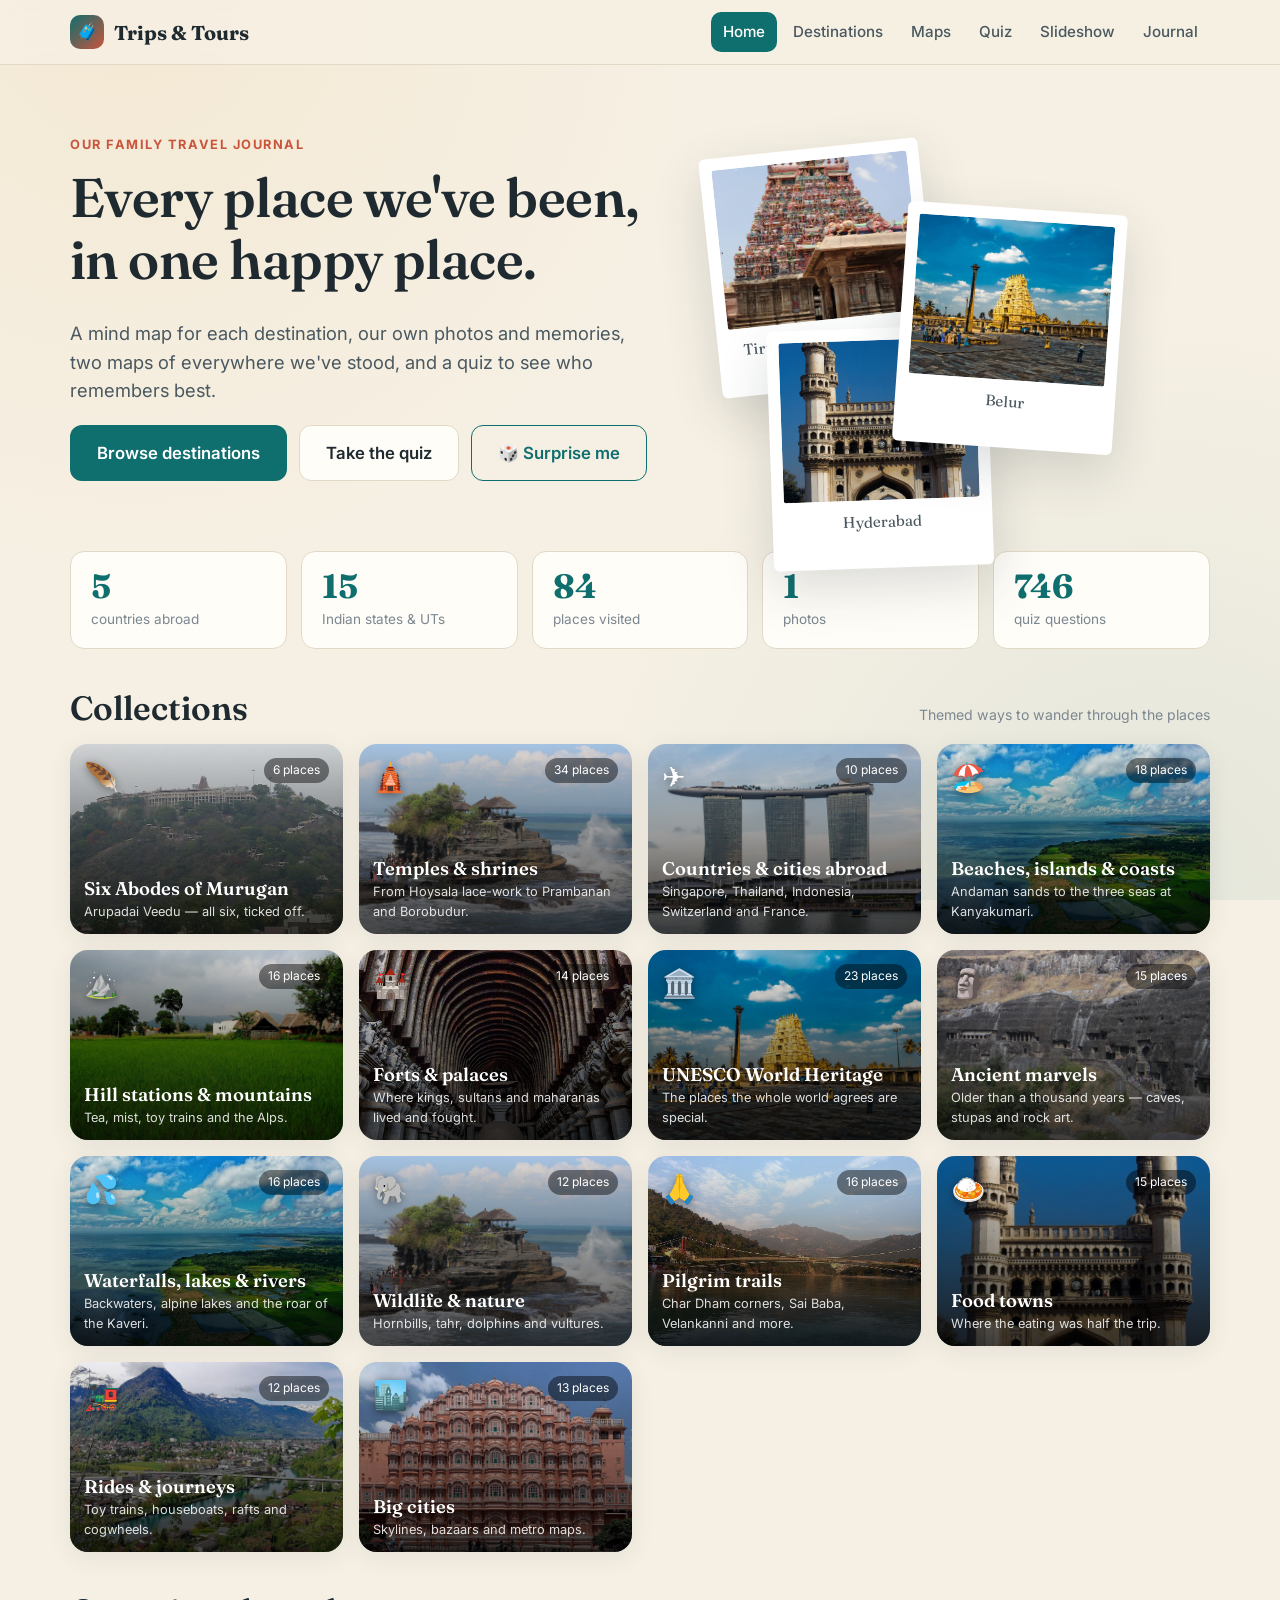
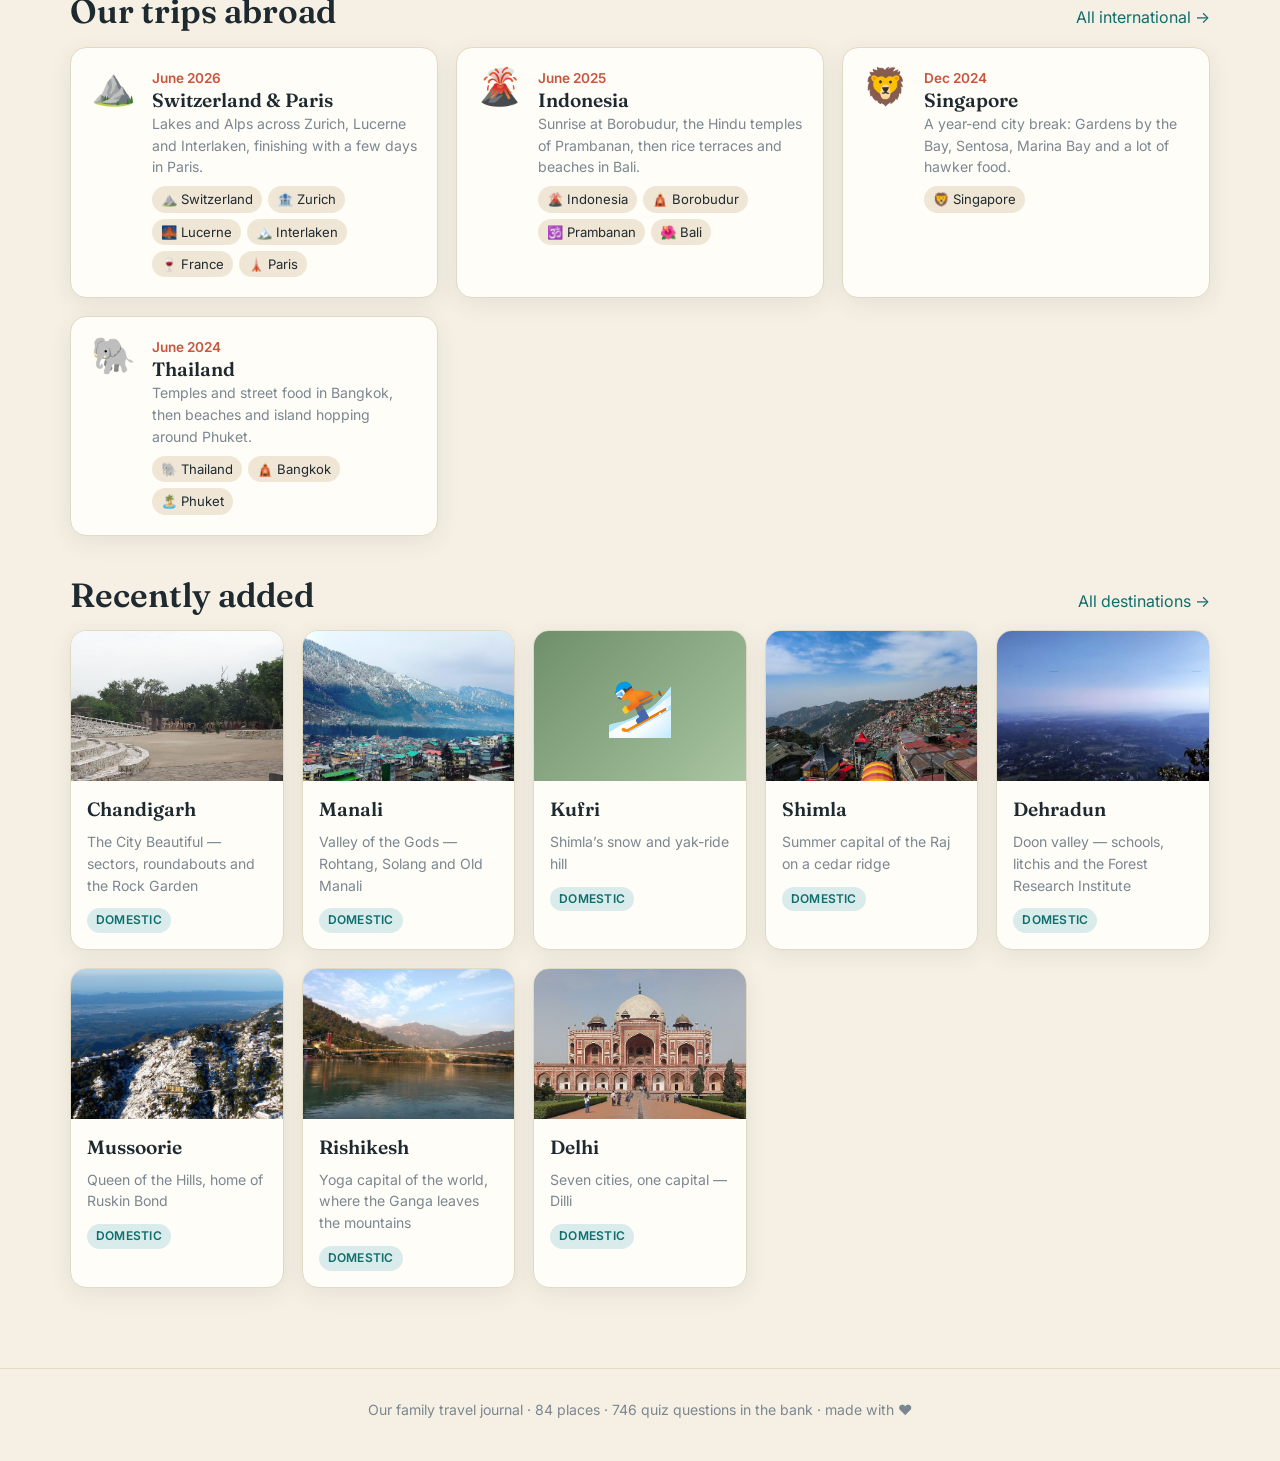
==== index.html @ cc5829a3 "Trips & Tours: family travel journal static site Mind-map pages for 84 places and 20 country/state h" ====
<!DOCTYPE html>
<html lang="en">
<head>
<meta charset="utf-8">
<meta name="viewport" content="width=device-width, initial-scale=1">
<title>Trips &amp; Tours · Our family travel journal</title>
<link rel="preconnect" href="https://fonts.googleapis.com">
<link href="https://fonts.googleapis.com/css2?family=Fraunces:ital,wght@0,500;0,600;0,700;1,500&family=Inter:wght@400;500;600;700&display=swap" rel="stylesheet">
<link rel="stylesheet" href="css/style.css">
<link rel="icon" href="data:image/svg+xml,<svg xmlns='http://www.w3.org/2000/svg' viewBox='0 0 100 100'><text y='.9em' font-size='90'>🧳</text></svg>">
</head>
<body data-page="home">
<div id="site-header"></div>

<main class="wrap">
  <section class="hero">
    <div>
      <div class="eyebrow">Our family travel journal</div>
      <h1>Every place we've been,<br>in one happy place.</h1>
      <p class="lead">A mind map for each destination, our own photos and memories, two maps of everywhere we've stood, and a quiz to see who remembers best.</p>
      <div class="actions">
        <a class="btn lg" href="destinations.html">Browse destinations</a>
        <a class="btn lg secondary" href="quiz.html">Take the quiz</a>
        <button class="btn lg ghost" id="surprise">🎲 Surprise me</button>
      </div>
    </div>
    <div class="hero-art" id="hero-art"></div>
  </section>

  <section class="stats" id="stats"></section>

  <div class="section-title"><h2>Collections</h2><span class="muted small">Themed ways to wander through the places</span></div>
  <section class="collections" id="collections"></section>

  <div class="section-title"><h2>Our trips abroad</h2><a href="destinations.html?scope=international">All international →</a></div>
  <section class="grid cols-2" id="trips"></section>

  <div class="section-title"><h2>Recently added</h2><a href="destinations.html">All destinations →</a></div>
  <section class="grid cols-4" id="recent"></section>
</main>

<div id="site-footer"></div>
<script src="js/loader.js"></script>
<script src="js/app.js"></script>
<script src="js/home.js"></script>
</body>
</html>
---- css/style.css ----
/* ============================================================
   Trips & Tours — family travel journal
   Warm "paper journal" look: cream paper, ink text, teal/terracotta accents
   ============================================================ */
:root {
  --paper: #f6f0e4;
  --paper-2: #efe6d5;
  --card: #fffdf8;
  --ink: #1f2a30;
  --ink-2: #4a5860;
  --muted: #7b8790;
  --line: #e2d8c6;
  --teal: #0f6e6e;
  --teal-2: #0b5555;
  --teal-soft: #d9eceb;
  --terracotta: #c9553d;
  --terracotta-soft: #f7ddd6;
  --gold: #d9a441;
  --gold-soft: #f8ead0;
  --sage: #6f8f6a;
  --sage-soft: #e1ebdd;
  --shadow: 0 6px 24px rgba(31, 42, 48, 0.08);
  --shadow-lg: 0 18px 50px rgba(31, 42, 48, 0.16);
  --radius: 16px;
  --font-display: "Fraunces", "Georgia", "Times New Roman", serif;
  --font-body: "Inter", system-ui, -apple-system, "Segoe UI", Roboto, sans-serif;
  --maxw: 1180px;
}

* { box-sizing: border-box; }
html { scroll-behavior: smooth; }
body {
  margin: 0;
  font-family: var(--font-body);
  color: var(--ink);
  background: var(--paper);
  background-image:
    radial-gradient(circle at 10% 0%, rgba(217, 164, 65, 0.10), transparent 40%),
    radial-gradient(circle at 90% 100%, rgba(15, 110, 110, 0.08), transparent 40%);
  background-attachment: fixed;
  line-height: 1.55;
  -webkit-font-smoothing: antialiased;
}
a { color: var(--teal); text-decoration: none; }
a:hover { color: var(--teal-2); }
img { max-width: 100%; display: block; }
h1, h2, h3, h4 { font-family: var(--font-display); font-weight: 600; line-height: 1.15; margin: 0 0 0.5em; }
h1 { font-size: clamp(2rem, 4.5vw, 3.4rem); letter-spacing: -0.01em; }
h2 { font-size: clamp(1.5rem, 2.8vw, 2.1rem); }
h3 { font-size: 1.2rem; }
p { margin: 0 0 1em; }
.muted { color: var(--muted); }
.small { font-size: 0.88rem; }
.wrap { max-width: var(--maxw); margin: 0 auto; padding: 0 20px; }
.hidden { display: none !important; }

/* ---------- Header / nav ---------- */
.site-header {
  position: sticky; top: 0; z-index: 50;
  background: rgba(246, 240, 228, 0.86);
  backdrop-filter: blur(10px);
  border-bottom: 1px solid var(--line);
}
.site-header .wrap { display: flex; align-items: center; justify-content: space-between; gap: 16px; height: 64px; }
.brand { display: flex; align-items: center; gap: 10px; font-family: var(--font-display); font-size: 1.25rem; font-weight: 700; color: var(--ink); }
.brand .logo { width: 34px; height: 34px; border-radius: 10px; background: linear-gradient(135deg, var(--teal), var(--terracotta)); display: grid; place-items: center; color: #fff; font-size: 18px; }
.nav { display: flex; gap: 4px; flex-wrap: wrap; }
.nav a { padding: 8px 12px; border-radius: 10px; color: var(--ink-2); font-weight: 500; font-size: 0.95rem; }
.nav a:hover { background: var(--paper-2); color: var(--ink); }
.nav a.active { background: var(--teal); color: #fff; }
.nav-toggle { display: none; background: none; border: 1px solid var(--line); border-radius: 10px; padding: 6px 10px; font-size: 1.2rem; cursor: pointer; }
@media (max-width: 760px) {
  .nav-toggle { display: block; }
  .nav { display: none; position: absolute; left: 0; right: 0; top: 64px; background: var(--paper); border-bottom: 1px solid var(--line); padding: 10px 20px 16px; flex-direction: column; }
  .nav.open { display: flex; }
}

/* ---------- Footer ---------- */
.site-footer { margin-top: 80px; padding: 30px 0 40px; border-top: 1px solid var(--line); color: var(--muted); font-size: 0.88rem; text-align: center; }

/* ---------- Buttons / chips / inputs ---------- */
.btn {
  display: inline-flex; align-items: center; gap: 8px;
  padding: 10px 18px; border-radius: 12px; border: 1px solid transparent;
  background: var(--teal); color: #fff; font-weight: 600; font-size: 0.95rem;
  cursor: pointer; transition: transform .12s ease, box-shadow .12s ease, background .12s ease;
  font-family: var(--font-body);
}
.btn:hover { background: var(--teal-2); color: #fff; transform: translateY(-1px); box-shadow: var(--shadow); }
.btn.secondary { background: var(--card); color: var(--ink); border-color: var(--line); }
.btn.secondary:hover { background: #fff; color: var(--ink); }
.btn.terracotta { background: var(--terracotta); }
.btn.terracotta:hover { background: #a94530; }
.btn.ghost { background: transparent; color: var(--teal); border-color: var(--teal); }
.btn.ghost:hover { background: var(--teal-soft); color: var(--teal); }
.btn.sm { padding: 6px 12px; font-size: 0.85rem; border-radius: 9px; }
.btn.lg { padding: 14px 26px; font-size: 1.05rem; }
.btn:disabled { opacity: .5; cursor: not-allowed; transform: none; box-shadow: none; }

.chips { display: flex; flex-wrap: wrap; gap: 8px; }
.chip {
  padding: 6px 12px; border-radius: 999px; border: 1px solid var(--line);
  background: var(--card); color: var(--ink-2); font-size: 0.85rem; cursor: pointer; font-family: var(--font-body);
}
.chip:hover { border-color: var(--teal); color: var(--teal); }
.chip.active { background: var(--teal); border-color: var(--teal); color: #fff; }
.chip.terracotta.active { background: var(--terracotta); border-color: var(--terracotta); }

input[type=text], input[type=search], input[type=date], select, textarea {
  font-family: var(--font-body); font-size: 0.95rem; color: var(--ink);
  padding: 10px 14px; border-radius: 12px; border: 1px solid var(--line); background: var(--card);
  outline: none; width: 100%;
}
input:focus, select:focus, textarea:focus { border-color: var(--teal); box-shadow: 0 0 0 3px var(--teal-soft); }
label.field { display: block; font-size: 0.85rem; color: var(--ink-2); font-weight: 600; margin-bottom: 6px; }

.tag { display: inline-block; padding: 3px 9px; border-radius: 999px; font-size: 0.75rem; font-weight: 600; letter-spacing: .02em; text-transform: uppercase; }
.tag.intl { background: var(--terracotta-soft); color: var(--terracotta); }
.tag.dom { background: var(--teal-soft); color: var(--teal); }
.tag.gold { background: var(--gold-soft); color: #9a6d17; }
.tag.sage { background: var(--sage-soft); color: #476844; }

/* ---------- Cards ---------- */
.card { background: var(--card); border: 1px solid var(--line); border-radius: var(--radius); box-shadow: var(--shadow); }
.card.pad { padding: 22px; }
.grid { display: grid; gap: 18px; }
.grid.cols-2 { grid-template-columns: repeat(auto-fill, minmax(320px, 1fr)); }
.grid.cols-3 { grid-template-columns: repeat(auto-fill, minmax(260px, 1fr)); }
.grid.cols-4 { grid-template-columns: repeat(auto-fill, minmax(210px, 1fr)); }

/* ---------- Page header block ---------- */
.page-head { padding: 48px 0 24px; }
.page-head .eyebrow { color: var(--terracotta); font-weight: 700; letter-spacing: .12em; text-transform: uppercase; font-size: 0.78rem; margin-bottom: 8px; }
.page-head p.lead { font-size: 1.1rem; color: var(--ink-2); max-width: 680px; }

/* ---------- Home hero ---------- */
.hero { padding: 70px 0 40px; display: grid; grid-template-columns: 1.2fr 1fr; gap: 40px; align-items: center; }
.hero .eyebrow { color: var(--terracotta); font-weight: 700; letter-spacing: .12em; text-transform: uppercase; font-size: 0.8rem; margin-bottom: 12px; }
.hero p.lead { font-size: 1.15rem; color: var(--ink-2); max-width: 560px; }
.hero .actions { display: flex; gap: 12px; flex-wrap: wrap; margin-top: 20px; }
.hero-art { position: relative; min-height: 340px; }
.hero-art .polaroid {
  position: absolute; background: #fff; padding: 12px 12px 34px; border-radius: 6px;
  box-shadow: var(--shadow-lg); width: 220px; transition: transform .3s ease; color: var(--ink);
}
.hero-art .polaroid:hover { transform: scale(1.04) rotate(0deg) !important; z-index: 3; }
.hero-art .polaroid .pic { height: 160px; border-radius: 3px; display: grid; place-items: center; font-size: 64px; background-size: cover; background-position: center; }
.hero-art .polaroid .pic.has-photo span { display: none; }
.hero-art .polaroid .cap { font-family: var(--font-display); font-size: 0.95rem; margin-top: 10px; text-align: center; color: var(--ink-2); }
@media (max-width: 860px) { .hero { grid-template-columns: 1fr; } .hero-art { min-height: 300px; } }

.stats { display: grid; grid-template-columns: repeat(auto-fit, minmax(150px, 1fr)); gap: 14px; margin: 30px 0 10px; }
.stat { background: var(--card); border: 1px solid var(--line); border-radius: 14px; padding: 18px 20px; }
.stat .num { font-family: var(--font-display); font-size: 2.1rem; font-weight: 700; color: var(--teal); line-height: 1; }
.stat .lbl { color: var(--muted); font-size: 0.85rem; margin-top: 6px; }

.features { margin-top: 50px; }
.feature { padding: 24px; display: flex; flex-direction: column; gap: 10px; transition: transform .15s ease, box-shadow .15s ease; color: var(--ink); }
.feature:hover { transform: translateY(-3px); box-shadow: var(--shadow-lg); color: var(--ink); }
.feature .icon { width: 46px; height: 46px; border-radius: 12px; display: grid; place-items: center; font-size: 24px; background: var(--teal-soft); }
.feature h3 { margin: 4px 0 0; }
.feature p { color: var(--ink-2); margin: 0; font-size: 0.95rem; }
.feature .go { margin-top: auto; font-weight: 600; color: var(--teal); }

/* ---------- Destination cards ---------- */
.dest-card {
  display: flex; flex-direction: column; overflow: hidden; color: var(--ink);
  transition: transform .15s ease, box-shadow .15s ease;
}
.dest-card:hover { transform: translateY(-3px); box-shadow: var(--shadow-lg); color: var(--ink); }
.dest-card .cover { height: 150px; display: grid; place-items: center; font-size: 56px; background-size: cover; background-position: center; position: relative; }
.dest-card .cover.has-photo span { display: none; }
.dest-card .body { padding: 14px 16px 16px; display: flex; flex-direction: column; gap: 6px; }
.dest-card .name { font-family: var(--font-display); font-size: 1.2rem; font-weight: 600; }
.dest-card .sub { color: var(--muted); font-size: 0.88rem; }
.dest-card .meta { display: flex; justify-content: space-between; align-items: center; margin-top: 6px; font-size: 0.8rem; color: var(--muted); }

.section-title { display: flex; align-items: baseline; justify-content: space-between; gap: 12px; margin: 40px 0 16px; }
.section-title h2 { margin: 0; }

/* ---------- Place page: mind map ---------- */
.place-hero { padding: 40px 0 10px; display: flex; gap: 26px; align-items: center; flex-wrap: wrap; }
.place-hero .big-emoji { font-size: 74px; line-height: 1; filter: drop-shadow(0 6px 12px rgba(0,0,0,.12)); }
.place-hero .crumbs { font-size: 0.85rem; color: var(--muted); margin-bottom: 8px; }
.place-hero .crumbs a { color: var(--teal); }
.place-hero h1 { margin-bottom: 4px; }
.place-hero .tagline { font-size: 1.15rem; color: var(--ink-2); font-family: var(--font-display); font-style: italic; }
.place-hero .badges { display: flex; gap: 8px; flex-wrap: wrap; margin-top: 10px; }
.place-hero .actions { margin-left: auto; display: flex; gap: 10px; flex-wrap: wrap; }

.mindmap { position: relative; margin: 30px 0 10px; }
.mindmap svg.links { position: absolute; inset: 0; width: 100%; height: 100%; pointer-events: none; z-index: 0; }
.mindmap svg.links path { fill: none; stroke: var(--teal); stroke-width: 2.5; stroke-opacity: .35; stroke-linecap: round; stroke-dasharray: 6 6; }
.mm-grid { position: relative; z-index: 1; display: grid; grid-template-columns: 1fr 300px 1fr; gap: 26px 40px; align-items: start; }
.mm-col { display: flex; flex-direction: column; gap: 26px; }
.mm-hub {
  position: sticky; top: 90px; text-align: center; padding: 28px 22px; border-radius: 24px;
  background: linear-gradient(160deg, var(--teal), #0a4c4c); color: #fff; box-shadow: var(--shadow-lg);
}
.mm-hub.intl { background: linear-gradient(160deg, var(--terracotta), #7d3021); }
.mm-hub .emoji { font-size: 64px; line-height: 1; margin-bottom: 8px; }
.mm-hub h2 { color: #fff; margin: 0 0 4px; font-size: 1.7rem; }
.mm-hub .where { opacity: .85; font-size: 0.9rem; }
.mm-hub .visited { margin-top: 12px; display: inline-block; padding: 6px 12px; border-radius: 999px; background: rgba(255,255,255,.15); font-size: 0.85rem; }
.mm-hub .coords { margin-top: 12px; font-size: 0.75rem; opacity: .65; letter-spacing: .05em; }
.mm-node { padding: 20px 22px; border-left: 5px solid var(--teal); }
.mm-node.c-terracotta { border-left-color: var(--terracotta); }
.mm-node.c-gold { border-left-color: var(--gold); }
.mm-node.c-sage { border-left-color: var(--sage); }
.mm-node.c-ink { border-left-color: var(--ink-2); }
.mm-node h3 { display: flex; align-items: center; gap: 10px; margin-bottom: 12px; }
.mm-node h3 .ic { font-size: 1.3rem; }
.mm-node ul { margin: 0; padding-left: 18px; color: var(--ink-2); }
.mm-node li { margin-bottom: 6px; }
.mm-node li strong { color: var(--ink); }
.kv { display: grid; grid-template-columns: auto 1fr; gap: 6px 14px; font-size: 0.93rem; margin: 0; }
.kv dt { color: var(--muted); font-weight: 600; }
.kv dd { margin: 0; color: var(--ink); }
.mm-node .children { display: flex; flex-wrap: wrap; gap: 8px; }
.mm-node .children a { padding: 6px 12px; border-radius: 10px; background: var(--paper-2); color: var(--ink); font-size: 0.9rem; }
.mm-node .children a:hover { background: var(--teal-soft); color: var(--teal); }
@media (max-width: 980px) {
  .mm-grid { grid-template-columns: 1fr; }
  .mm-hub { position: relative; top: 0; order: -1; }
  .mindmap svg.links { display: none; }
}

.gallery { display: grid; grid-template-columns: repeat(auto-fill, minmax(180px, 1fr)); gap: 12px; }
.gallery figure { margin: 0; border-radius: 12px; overflow: hidden; background: var(--paper-2); cursor: zoom-in; aspect-ratio: 4/3; position: relative; }
.gallery img { width: 100%; height: 100%; object-fit: cover; transition: transform .3s ease; }
.gallery figure:hover img { transform: scale(1.05); }
.gallery figcaption { position: absolute; left: 0; right: 0; bottom: 0; padding: 8px 10px; font-size: 0.78rem; color: #fff; background: linear-gradient(transparent, rgba(0,0,0,.65)); }
.empty-photos { padding: 18px; border: 2px dashed var(--line); border-radius: 12px; color: var(--muted); font-size: 0.9rem; text-align: center; }
.empty-photos code { background: var(--paper-2); padding: 2px 6px; border-radius: 6px; }

.lightbox { position: fixed; inset: 0; background: rgba(15, 20, 24, .92); display: none; align-items: center; justify-content: center; z-index: 100; flex-direction: column; gap: 12px; }
.lightbox.open { display: flex; }
.lightbox img { max-width: 92vw; max-height: 82vh; border-radius: 8px; box-shadow: var(--shadow-lg); }
.lightbox .cap { color: #fff; opacity: .85; }
.lightbox .close { position: absolute; top: 18px; right: 22px; color: #fff; font-size: 28px; cursor: pointer; background: none; border: 0; }
.lightbox .navbtn { position: absolute; top: 50%; transform: translateY(-50%); color: #fff; font-size: 34px; background: rgba(255,255,255,.1); border: 0; border-radius: 50%; width: 52px; height: 52px; cursor: pointer; }
.lightbox .navbtn.prev { left: 18px; } .lightbox .navbtn.next { right: 18px; }

/* ---------- Notes / journal ---------- */
.timeline { position: relative; padding-left: 26px; }
.timeline::before { content: ""; position: absolute; left: 8px; top: 6px; bottom: 6px; width: 2px; background: var(--line); }
.note { position: relative; margin-bottom: 20px; padding: 18px 20px; }
.note::before { content: ""; position: absolute; left: -24px; top: 22px; width: 12px; height: 12px; border-radius: 50%; background: var(--terracotta); border: 3px solid var(--paper); }
.note .head { display: flex; justify-content: space-between; gap: 10px; align-items: baseline; flex-wrap: wrap; margin-bottom: 6px; }
.note .title { font-family: var(--font-display); font-size: 1.15rem; font-weight: 600; }
.note .when { color: var(--muted); font-size: 0.85rem; }
.note .body { color: var(--ink-2); white-space: pre-line; }
.note .place { font-size: 0.82rem; }
.note.local { border-left: 4px solid var(--gold); }
.note .del { float: right; background: none; border: 0; color: var(--muted); cursor: pointer; font-size: 0.8rem; }
.note .del:hover { color: var(--terracotta); }

/* ---------- Quiz ---------- */
.quiz-wrap { max-width: 760px; margin: 0 auto; }
.quiz-setup .row { display: grid; grid-template-columns: repeat(auto-fit, minmax(200px, 1fr)); gap: 18px; margin-bottom: 18px; }
.scope-opts { display: grid; grid-template-columns: repeat(3, 1fr); gap: 10px; }
.scope-opt { border: 2px solid var(--line); border-radius: 14px; padding: 14px; text-align: center; cursor: pointer; background: var(--card); }
.scope-opt .ic { font-size: 28px; }
.scope-opt .lbl { font-weight: 600; margin-top: 4px; }
.scope-opt .cnt { font-size: 0.8rem; color: var(--muted); }
.scope-opt.active { border-color: var(--teal); background: var(--teal-soft); }
.q-progress { height: 8px; background: var(--paper-2); border-radius: 999px; overflow: hidden; margin-bottom: 18px; }
.q-progress span { display: block; height: 100%; background: linear-gradient(90deg, var(--teal), var(--gold)); transition: width .3s ease; }
.q-meta { display: flex; justify-content: space-between; color: var(--muted); font-size: 0.85rem; margin-bottom: 10px; }
.q-text { font-family: var(--font-display); font-size: 1.45rem; font-weight: 600; margin-bottom: 20px; }
.q-opts { display: grid; gap: 10px; }
.q-opt {
  text-align: left; padding: 14px 16px; border-radius: 12px; border: 2px solid var(--line); background: var(--card);
  font-size: 1rem; cursor: pointer; font-family: var(--font-body); color: var(--ink); display: flex; gap: 12px; align-items: center;
}
.q-opt .letter { width: 28px; height: 28px; border-radius: 8px; display: grid; place-items: center; background: var(--paper-2); font-weight: 700; font-size: 0.85rem; flex-shrink: 0; }
.q-opt:hover:not(:disabled) { border-color: var(--teal); }
.q-opt.correct { border-color: var(--sage); background: var(--sage-soft); }
.q-opt.wrong { border-color: var(--terracotta); background: var(--terracotta-soft); }
.q-opt:disabled { cursor: default; }
.q-why { margin-top: 16px; padding: 14px 16px; border-radius: 12px; background: var(--gold-soft); color: #5b4212; font-size: 0.95rem; }
.q-actions { display: flex; justify-content: space-between; align-items: center; margin-top: 18px; gap: 10px; }
.score-ring { width: 150px; height: 150px; border-radius: 50%; margin: 0 auto 16px; display: grid; place-items: center; font-family: var(--font-display); font-size: 2.2rem; font-weight: 700; color: var(--teal); background: conic-gradient(var(--teal) var(--pct), var(--paper-2) 0); position: relative; }
.score-ring::after { content: ""; position: absolute; inset: 12px; background: var(--card); border-radius: 50%; }
.score-ring span { position: relative; z-index: 1; }
.review-list { text-align: left; margin-top: 20px; display: grid; gap: 10px; }
.review-item { padding: 12px 14px; border-radius: 10px; border: 1px solid var(--line); font-size: 0.92rem; }
.review-item.ok { border-left: 4px solid var(--sage); } .review-item.bad { border-left: 4px solid var(--terracotta); }

/* ---------- Slideshow ---------- */
.slideshow {
  position: relative; border-radius: 22px; overflow: hidden; min-height: 560px; color: #fff;
  box-shadow: var(--shadow-lg); background: #123; display: grid; align-items: end;
}
.slideshow .bg { position: absolute; inset: 0; background-size: cover; background-position: center; transform: scale(1); }
.slideshow .bg.kb { animation: kenburns 18s ease-in-out infinite alternate; }
.slideshow .bg .emoji { position: absolute; right: 8%; top: 12%; font-size: 180px; opacity: .35; }
.slideshow .shade { position: absolute; inset: 0; background: linear-gradient(90deg, rgba(0,0,0,.55), rgba(0,0,0,.1) 65%), linear-gradient(180deg, rgba(0,0,0,.05) 25%, rgba(0,0,0,.8) 100%); }
.slideshow .content { text-shadow: 0 1px 3px rgba(0,0,0,.6); }
.slideshow .content { position: relative; padding: 40px 44px 90px; max-width: 760px; animation: fadeUp .6s ease; }
.slideshow .content .where { font-size: 0.9rem; letter-spacing: .1em; text-transform: uppercase; opacity: .85; }
.slideshow .content h2 { font-size: clamp(2rem, 4vw, 3.2rem); color: #fff; margin: 6px 0; }
.slideshow .content .tagline { font-family: var(--font-display); font-style: italic; font-size: 1.2rem; opacity: .9; margin-bottom: 14px; }
.slideshow .content ul { margin: 0; padding-left: 18px; opacity: .92; }
.slideshow .content li { margin-bottom: 4px; }
.slideshow .content .visited { display: inline-block; margin-top: 12px; padding: 5px 12px; border-radius: 999px; background: rgba(255,255,255,.18); font-size: 0.85rem; }
.slideshow .bar { position: absolute; left: 0; right: 0; bottom: 0; height: 5px; background: rgba(255,255,255,.2); }
.slideshow .bar span { display: block; height: 100%; background: var(--gold); width: 0; }
.slideshow .controls { position: absolute; bottom: 22px; right: 26px; display: flex; gap: 8px; }
.slideshow .controls button { background: rgba(255,255,255,.16); color: #fff; border: 0; border-radius: 10px; padding: 9px 13px; cursor: pointer; font-size: 1rem; backdrop-filter: blur(6px); }
.slideshow .controls button:hover { background: rgba(255,255,255,.3); }
.slideshow .counter { position: absolute; top: 18px; left: 22px; font-size: 0.8rem; background: rgba(0,0,0,.35); padding: 5px 10px; border-radius: 999px; }
.slideshow .open-link { position: absolute; top: 18px; right: 22px; color: #fff; font-size: 0.85rem; background: rgba(0,0,0,.35); padding: 5px 12px; border-radius: 999px; }
.slideshow .open-link:hover { background: rgba(0,0,0,.6); color: #fff; }
.slide-opts { display: flex; gap: 14px; flex-wrap: wrap; align-items: center; margin: 18px 0; }
.slideshow:fullscreen { border-radius: 0; min-height: 100vh; }
@keyframes kenburns { from { transform: scale(1); } to { transform: scale(1.12); } }
@keyframes fadeUp { from { opacity: 0; transform: translateY(14px); } to { opacity: 1; transform: none; } }

/* ---------- Maps ---------- */
.map-box { height: 520px; border-radius: 18px; overflow: hidden; border: 1px solid var(--line); box-shadow: var(--shadow); background: var(--paper-2); }
.map-legend { display: flex; gap: 14px; flex-wrap: wrap; margin: 10px 0 0; font-size: 0.85rem; color: var(--ink-2); }
.map-legend span::before { content: ""; display: inline-block; width: 12px; height: 12px; border-radius: 50%; margin-right: 6px; vertical-align: -1px; background: var(--dot); }
.map-list { display: flex; flex-wrap: wrap; gap: 8px; margin-top: 14px; }
.map-list a { padding: 5px 11px; border-radius: 999px; background: var(--card); border: 1px solid var(--line); font-size: 0.85rem; color: var(--ink); }
.map-list a:hover { border-color: var(--teal); color: var(--teal); }
.leaflet-popup-content-wrapper { border-radius: 12px; font-family: var(--font-body); }
.leaflet-popup-content b { font-family: var(--font-display); font-size: 1.05rem; }
.map-fallback { padding: 30px; text-align: center; color: var(--muted); }
.pin { display: grid; place-items: center; font-size: 20px; filter: drop-shadow(0 2px 3px rgba(0,0,0,.35)); }

/* ---------- Misc ---------- */
.toolbar { display: flex; gap: 12px; flex-wrap: wrap; align-items: center; margin-bottom: 20px; }
.toolbar input[type=search] { max-width: 320px; }
.count-note { color: var(--muted); font-size: 0.88rem; margin-left: auto; }
.toast { position: fixed; bottom: 24px; left: 50%; transform: translateX(-50%); background: var(--ink); color: #fff; padding: 10px 18px; border-radius: 12px; font-size: 0.9rem; opacity: 0; transition: opacity .25s; pointer-events: none; z-index: 200; }
.toast.show { opacity: 1; }
.trip-card { padding: 20px; display: flex; gap: 16px; align-items: flex-start; }
.trip-card .em { font-size: 36px; line-height: 1; }
.trip-card h3 { margin-bottom: 2px; }
.trip-card .when { color: var(--terracotta); font-weight: 600; font-size: 0.85rem; }
.trip-card .places { margin-top: 8px; display: flex; gap: 6px; flex-wrap: wrap; }
.trip-card .places a { font-size: 0.82rem; padding: 3px 9px; border-radius: 999px; background: var(--paper-2); color: var(--ink); }
.trip-card .places a:hover { background: var(--teal-soft); color: var(--teal); }
.state-group { margin-bottom: 34px; }
.state-group h3 { display: flex; align-items: center; gap: 10px; margin-bottom: 12px; }
.state-group h3 .cnt { font-size: 0.8rem; color: var(--muted); font-family: var(--font-body); font-weight: 500; }

/* ---------- Place page: hero picture ---------- */
.place-hero { display: grid; grid-template-columns: 1fr 440px; gap: 30px; align-items: center; }
.place-hero .hero-text { display: flex; gap: 22px; align-items: flex-start; }
.place-hero .actions { margin-left: 0; margin-top: 16px; }
.hero-photo { margin: 0; position: relative; border-radius: 18px; overflow: hidden; box-shadow: var(--shadow-lg); aspect-ratio: 4/3; background: var(--paper-2); transform: rotate(1.5deg); }
.hero-photo img { width: 100%; height: 100%; object-fit: cover; }
.hero-photo figcaption { position: absolute; left: 0; right: 0; bottom: 0; padding: 22px 14px 10px; font-size: 0.72rem; color: #fff; background: linear-gradient(transparent, rgba(0,0,0,.6)); }
.hero-photo figcaption a { color: #fff; opacity: .85; text-decoration: underline; }
.hero-photo.own::after { content: "our photo"; position: absolute; top: 12px; left: 12px; background: var(--gold); color: #3d2a00; font-size: 0.7rem; font-weight: 700; padding: 3px 9px; border-radius: 999px; }
@media (max-width: 900px) { .place-hero { grid-template-columns: 1fr; } .hero-photo { transform: none; max-width: 520px; } }

/* ---------- Place page: hub flag + capital ---------- */
.mm-hub .flag { width: 96px; height: auto; border-radius: 8px; box-shadow: 0 4px 14px rgba(0,0,0,.35); margin: 0 auto 10px; display: block; border: 2px solid rgba(255,255,255,.6); }
.mm-hub .capital { margin-top: 10px; font-size: 0.85rem; background: rgba(255,255,255,.14); border-radius: 10px; padding: 6px 10px; display: inline-block; }
.mm-hub .capital b { color: #fff; }

/* ---------- Place page: cartoon locator map ---------- */
.locator { border-radius: 14px; overflow: hidden; background: linear-gradient(180deg, #d6ecf3, #bfe0ec); border: 3px solid #fff; box-shadow: inset 0 0 40px rgba(15,110,110,.12); }
.locator svg { display: block; width: 100%; height: auto; }
.locator .land { fill: #f1e4c4; stroke: #b99f6b; stroke-width: 1; stroke-linejoin: round; }
.locator .here { fill: #f2b6a6; stroke: #c9553d; stroke-width: 1.6; }
.locator .here-state { fill: #bfe3df; stroke: #0f6e6e; stroke-width: 1.6; }
.locator .outline { fill: none; stroke: #8a7550; stroke-width: 1.2; stroke-dasharray: 4 3; }
.locator .route { fill: none; stroke: #c9553d; stroke-width: 2; stroke-dasharray: 5 5; opacity: .8; }
.locator .pulse { fill: #c9553d; opacity: .35; transform-box: fill-box; transform-origin: center; animation: pulse 2s ease-out infinite; }
.locator .dot { fill: #c9553d; stroke: #fff; stroke-width: 2; }
.locator .home { fill: #0f6e6e; stroke: #fff; stroke-width: 1.5; }
.locator .lbl { font-family: var(--font-display); font-size: 22px; font-weight: 700; fill: #1f2a30; paint-order: stroke; stroke: #fff; stroke-width: 5px; stroke-linejoin: round; }
.locator .lbl.small { font-size: 15px; font-family: var(--font-body); font-weight: 600; fill: #4a5860; }
.locator .compass { font-size: 26px; }
.locator-cap { display: flex; justify-content: space-between; margin-top: 8px; font-size: 0.8rem; color: var(--muted); }
@keyframes pulse { 0% { transform: scale(.4); opacity: .6; } 100% { transform: scale(2.6); opacity: 0; } }

/* ---------- Place page: fun facts pager ---------- */
.facts-nav { display: flex; align-items: center; justify-content: space-between; margin-top: 12px; padding-top: 10px; border-top: 1px dashed var(--line); }
.facts-nav .cnt { font-size: 0.8rem; color: var(--muted); }
.facts-nav button { background: var(--gold-soft); border: 0; color: #7a5510; width: 34px; height: 34px; border-radius: 50%; cursor: pointer; font-size: 1.1rem; font-weight: 700; }
.facts-nav button:hover { background: var(--gold); color: #fff; }
.facts-page { animation: fadeUp .35s ease; }

/* ---------- Home: collections ---------- */
.collections { display: grid; grid-template-columns: repeat(auto-fill, minmax(230px, 1fr)); gap: 16px; }
.coll { position: relative; display: block; border-radius: 18px; overflow: hidden; min-height: 190px; color: #fff; box-shadow: var(--shadow); background-size: cover; background-position: center; transition: transform .15s ease, box-shadow .15s ease; }
.coll:hover { transform: translateY(-3px); box-shadow: var(--shadow-lg); color: #fff; }
.coll .shade { position: absolute; inset: 0; background: linear-gradient(180deg, rgba(0,0,0,.05), rgba(0,0,0,.72)); }
.coll .em { position: absolute; top: 12px; left: 14px; font-size: 28px; filter: drop-shadow(0 2px 4px rgba(0,0,0,.4)); }
.coll .cnt { position: absolute; top: 14px; right: 14px; font-size: 0.75rem; background: rgba(0,0,0,.45); padding: 3px 9px; border-radius: 999px; }
.coll .txt { position: absolute; left: 14px; right: 14px; bottom: 12px; }
.coll .txt h3 { color: #fff; margin: 0 0 3px; font-size: 1.15rem; }
.coll .txt p { margin: 0; font-size: 0.8rem; opacity: .85; }
.coll-head { display: flex; align-items: center; gap: 14px; margin-bottom: 18px; padding: 16px 20px; border-radius: 16px; background: var(--card); border: 1px solid var(--line); }
.coll-head .em { font-size: 34px; }
.coll-head h2 { margin: 0; }
.coll-head p { margin: 0; color: var(--muted); font-size: 0.9rem; }

/* ---------- Slideshow: our-photo polaroid over the realistic background ---------- */
.slideshow .polaroid { position: absolute; right: 44px; top: 60px; width: 220px; background: #fff; padding: 10px 10px 30px; border-radius: 4px; transform: rotate(4deg); box-shadow: var(--shadow-lg); animation: fadeUp .6s ease; }
.slideshow .polaroid img { width: 100%; aspect-ratio: 4/3; object-fit: cover; }
.slideshow .polaroid span { position: absolute; left: 0; right: 0; bottom: 8px; text-align: center; font-family: var(--font-display); font-size: 0.85rem; color: #4a5860; }
.slideshow .credit { position: absolute; bottom: 8px; left: 22px; font-size: 0.68rem; opacity: .6; }
@media (max-width: 760px) { .slideshow .polaroid { display: none; } }
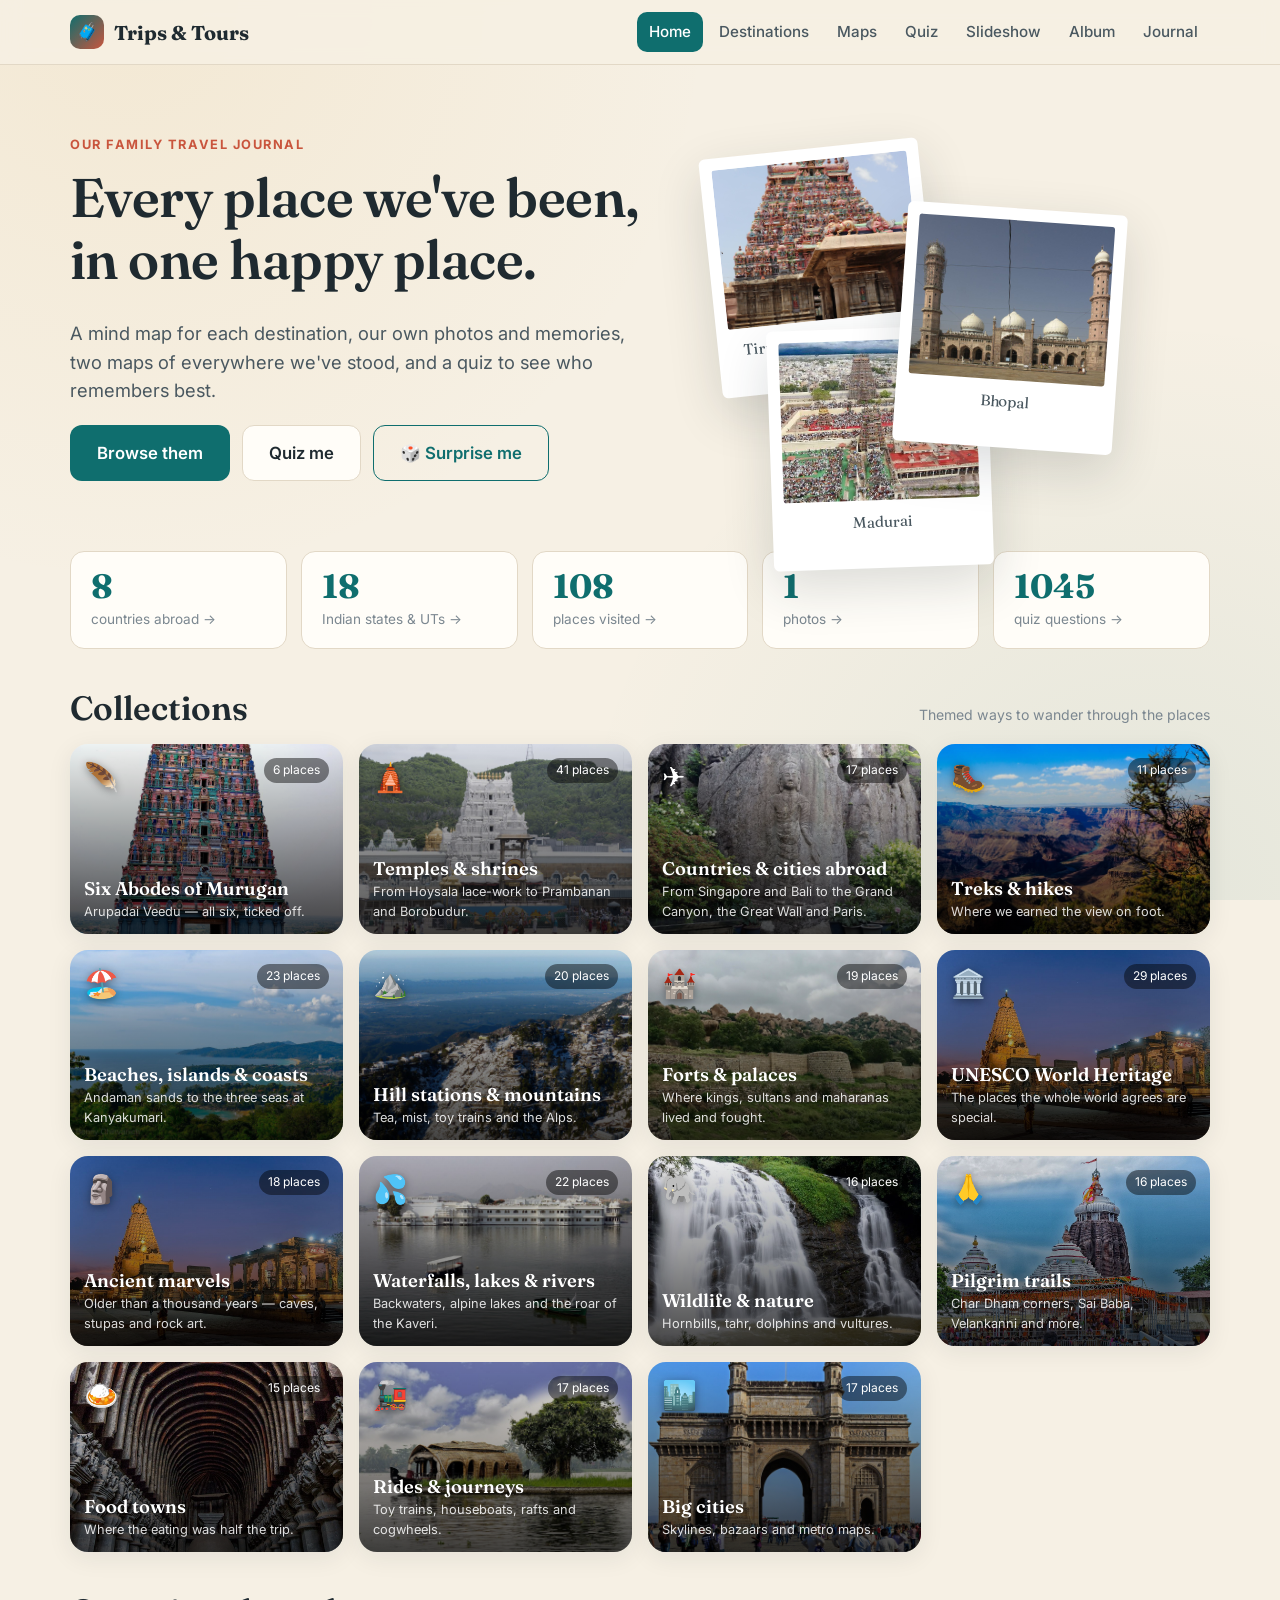
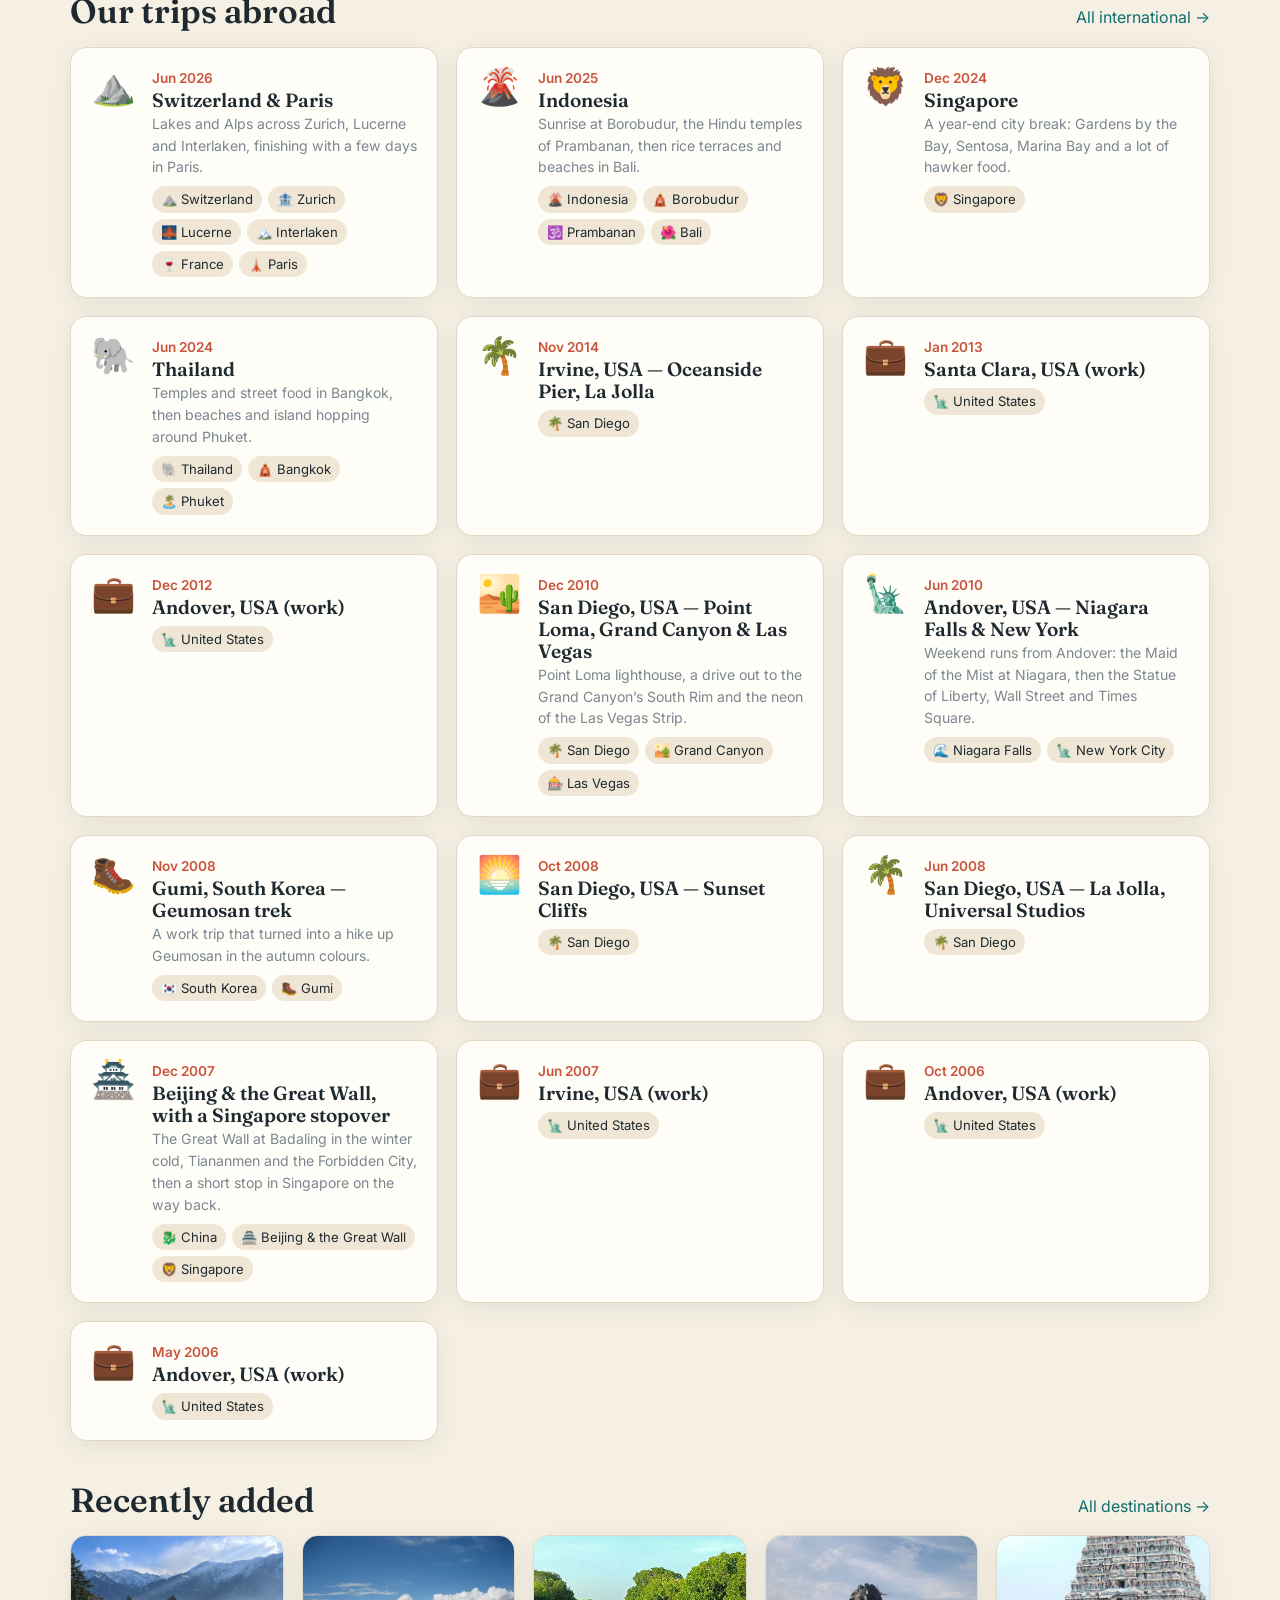
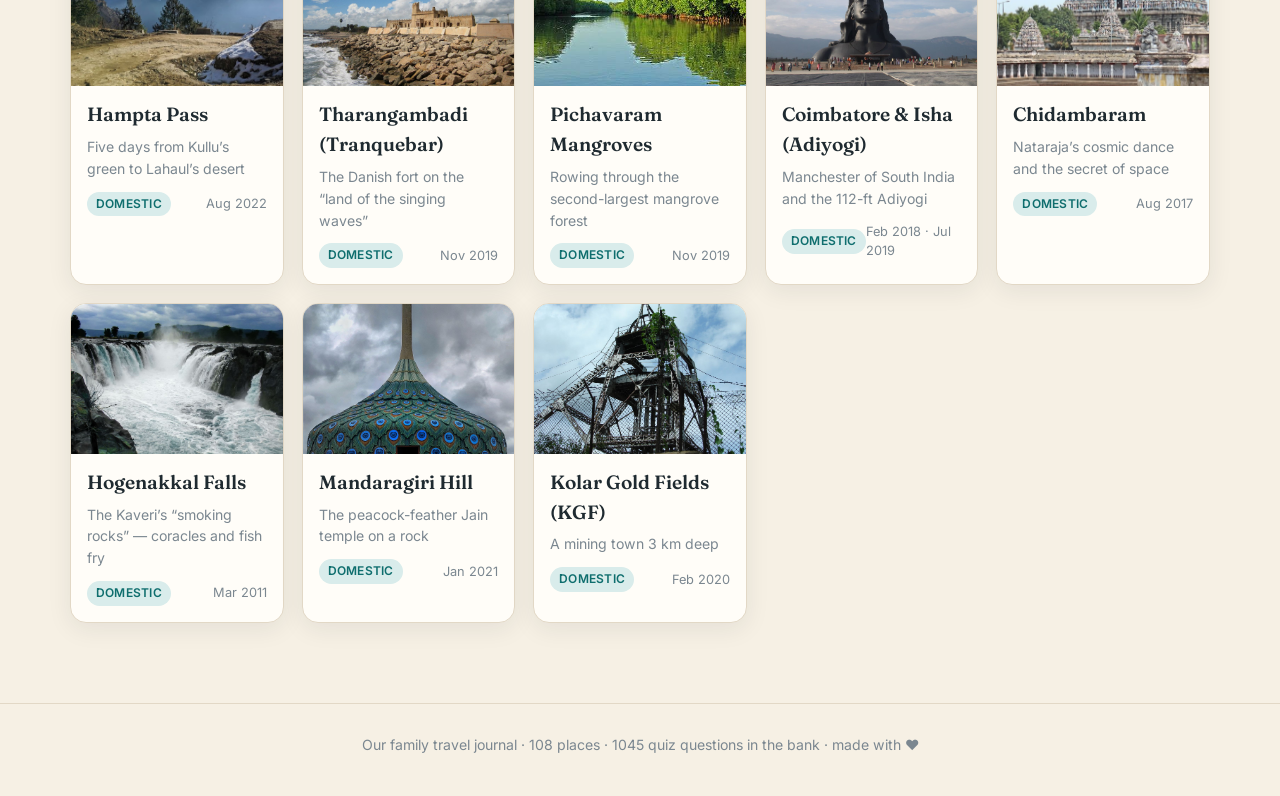
==== commit 258bda36: "Round 2: trip log, USA/China/Korea and 17 more Indian places, album page, picture swaps - data/trips" ====
--- a/index.html
+++ b/index.html
@@ -19,8 +19,8 @@
       <h1>Every place we've been,<br>in one happy place.</h1>
       <p class="lead">A mind map for each destination, our own photos and memories, two maps of everywhere we've stood, and a quiz to see who remembers best.</p>
       <div class="actions">
-        <a class="btn lg" href="destinations.html">Browse destinations</a>
-        <a class="btn lg secondary" href="quiz.html">Take the quiz</a>
+        <a class="btn lg" href="destinations.html">Browse them</a>
+        <a class="btn lg secondary" href="quiz.html">Quiz me</a>
         <button class="btn lg ghost" id="surprise">🎲 Surprise me</button>
       </div>
     </div>
--- a/css/style.css
+++ b/css/style.css
@@ -150,7 +150,8 @@
 @media (max-width: 860px) { .hero { grid-template-columns: 1fr; } .hero-art { min-height: 300px; } }
 
 .stats { display: grid; grid-template-columns: repeat(auto-fit, minmax(150px, 1fr)); gap: 14px; margin: 30px 0 10px; }
-.stat { background: var(--card); border: 1px solid var(--line); border-radius: 14px; padding: 18px 20px; }
+.stat { background: var(--card); border: 1px solid var(--line); border-radius: 14px; padding: 18px 20px; display: block; color: var(--ink); transition: transform .15s ease, box-shadow .15s ease; }
+a.stat:hover { transform: translateY(-3px); box-shadow: var(--shadow-lg); color: var(--ink); border-color: var(--teal); }
 .stat .num { font-family: var(--font-display); font-size: 2.1rem; font-weight: 700; color: var(--teal); line-height: 1; }
 .stat .lbl { color: var(--muted); font-size: 0.85rem; margin-top: 6px; }
 
@@ -255,6 +256,16 @@
 .note .del { float: right; background: none; border: 0; color: var(--muted); cursor: pointer; font-size: 0.8rem; }
 .note .del:hover { color: var(--terracotta); }
 
+/* ---------- Journal: trip log ---------- */
+.year-block { display: grid; grid-template-columns: 64px 1fr; gap: 10px; margin-bottom: 8px; }
+.year-block .year { font-family: var(--font-display); font-size: 1.3rem; font-weight: 700; color: var(--terracotta); padding-top: 4px; }
+.year-block ul { margin: 0 0 8px; padding: 0; list-style: none; }
+.year-block li { padding: 8px 0; border-bottom: 1px dashed var(--line); font-size: 0.93rem; }
+.year-block li .when { color: var(--muted); font-size: 0.8rem; margin-right: 6px; }
+.year-block li .places { margin-top: 4px; display: flex; flex-wrap: wrap; gap: 4px; }
+.year-block li .places a { font-size: 0.8rem; padding: 2px 8px; border-radius: 999px; background: var(--paper-2); color: var(--ink); }
+.year-block li .places a:hover { background: var(--teal-soft); color: var(--teal); }
+
 /* ---------- Quiz ---------- */
 .quiz-wrap { max-width: 760px; margin: 0 auto; }
 .quiz-setup .row { display: grid; grid-template-columns: repeat(auto-fit, minmax(200px, 1fr)); gap: 18px; margin-bottom: 18px; }
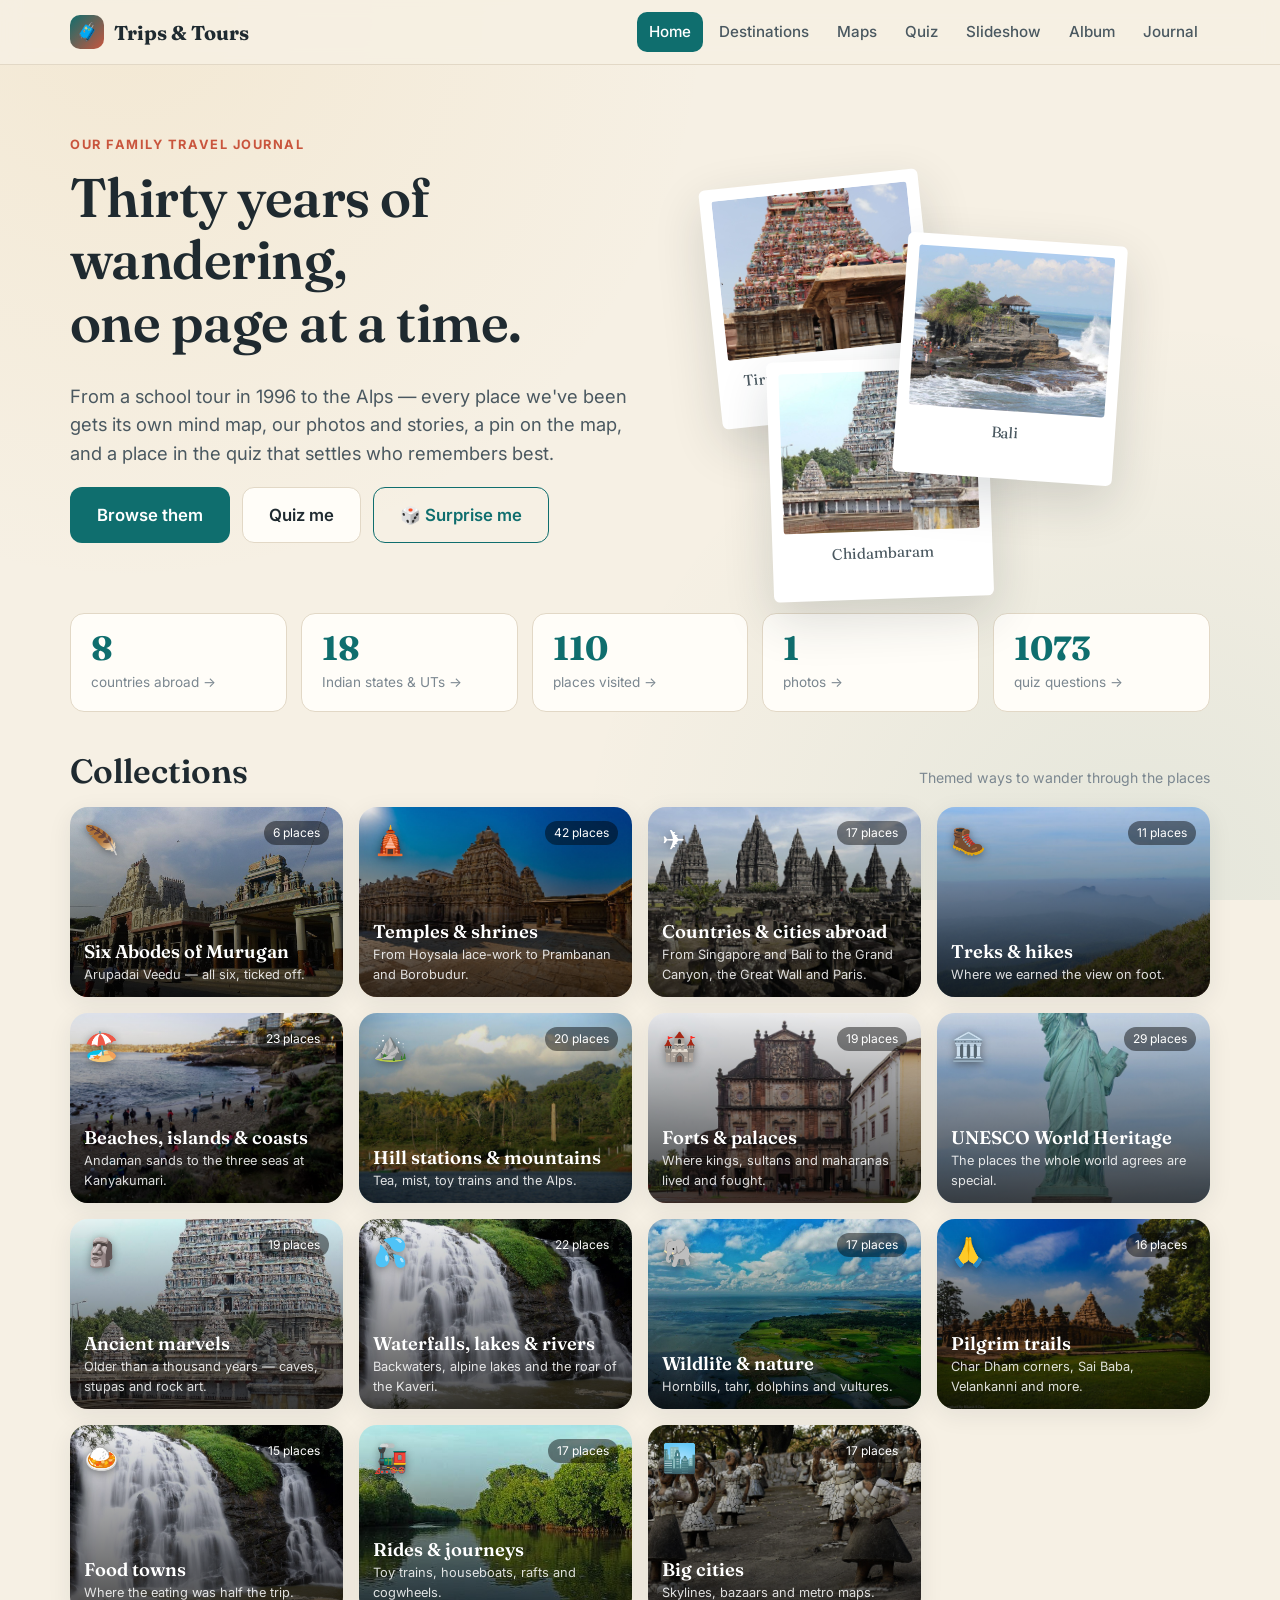
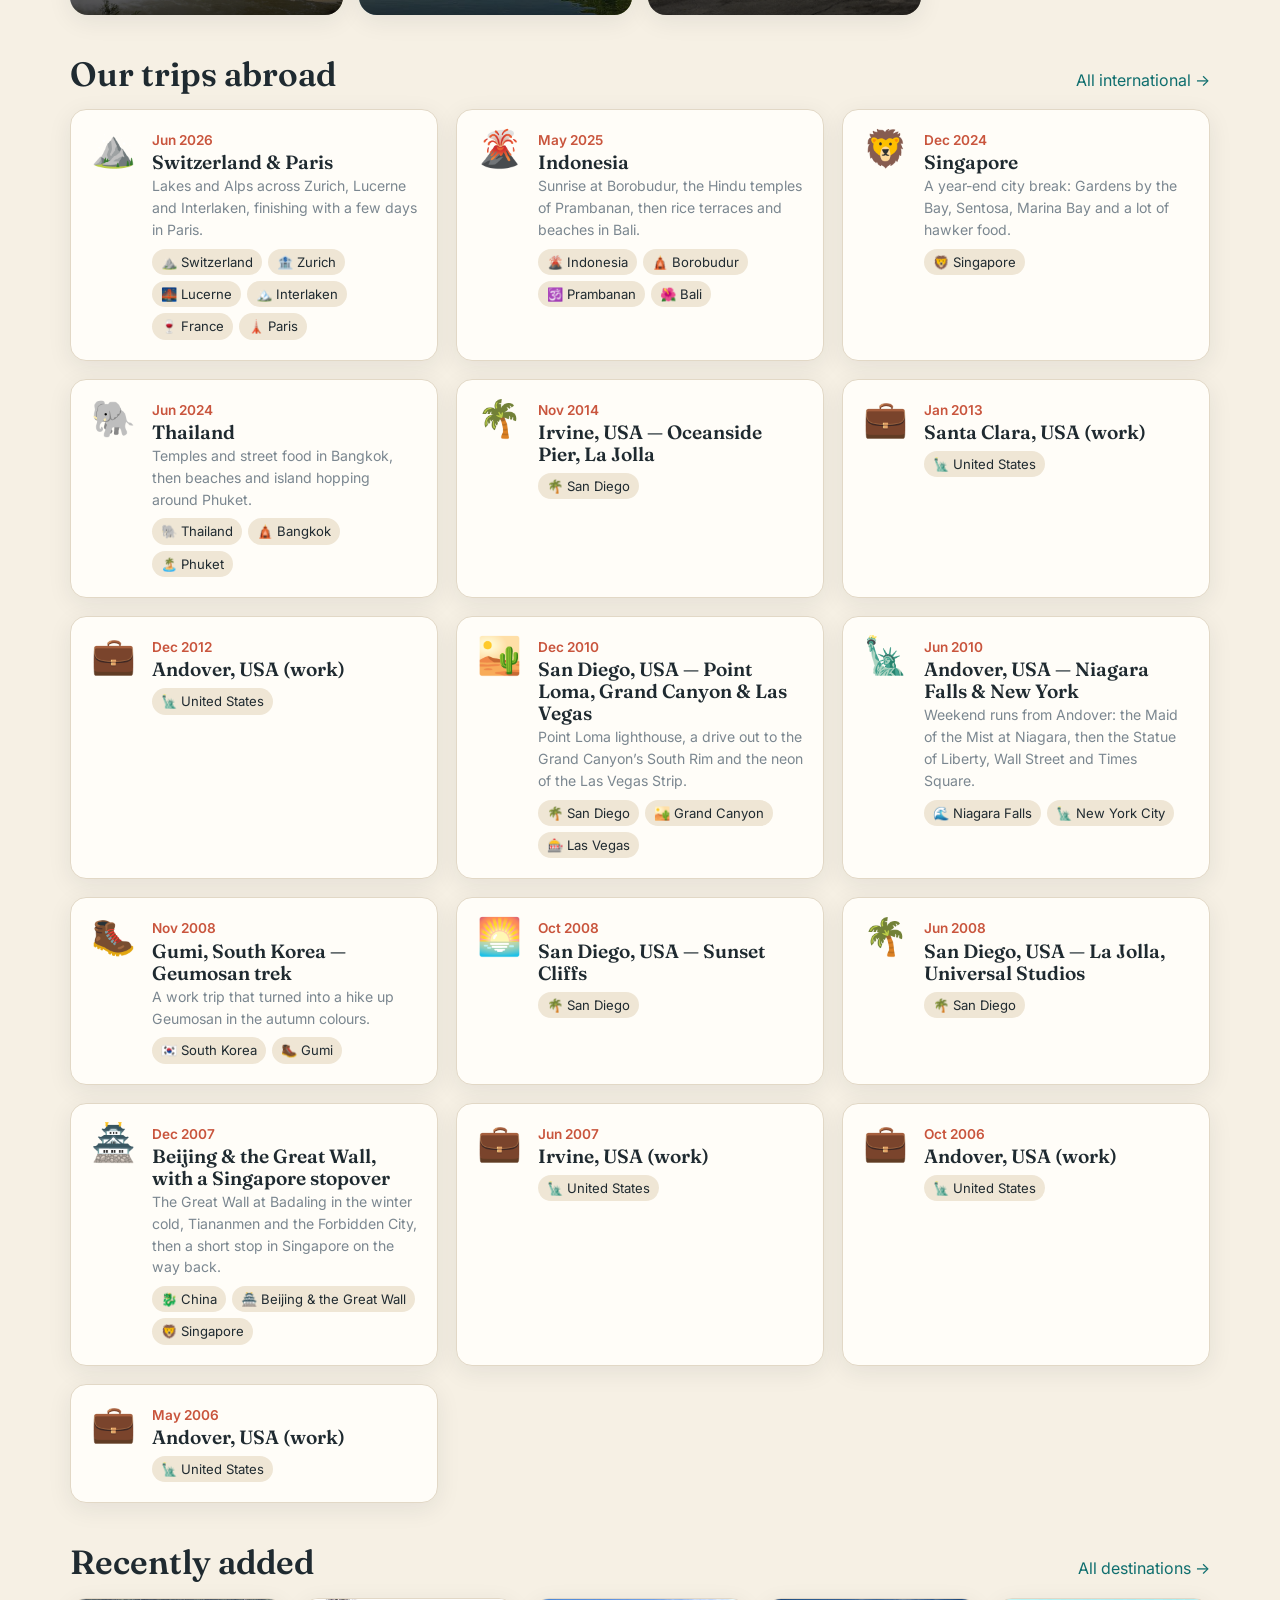
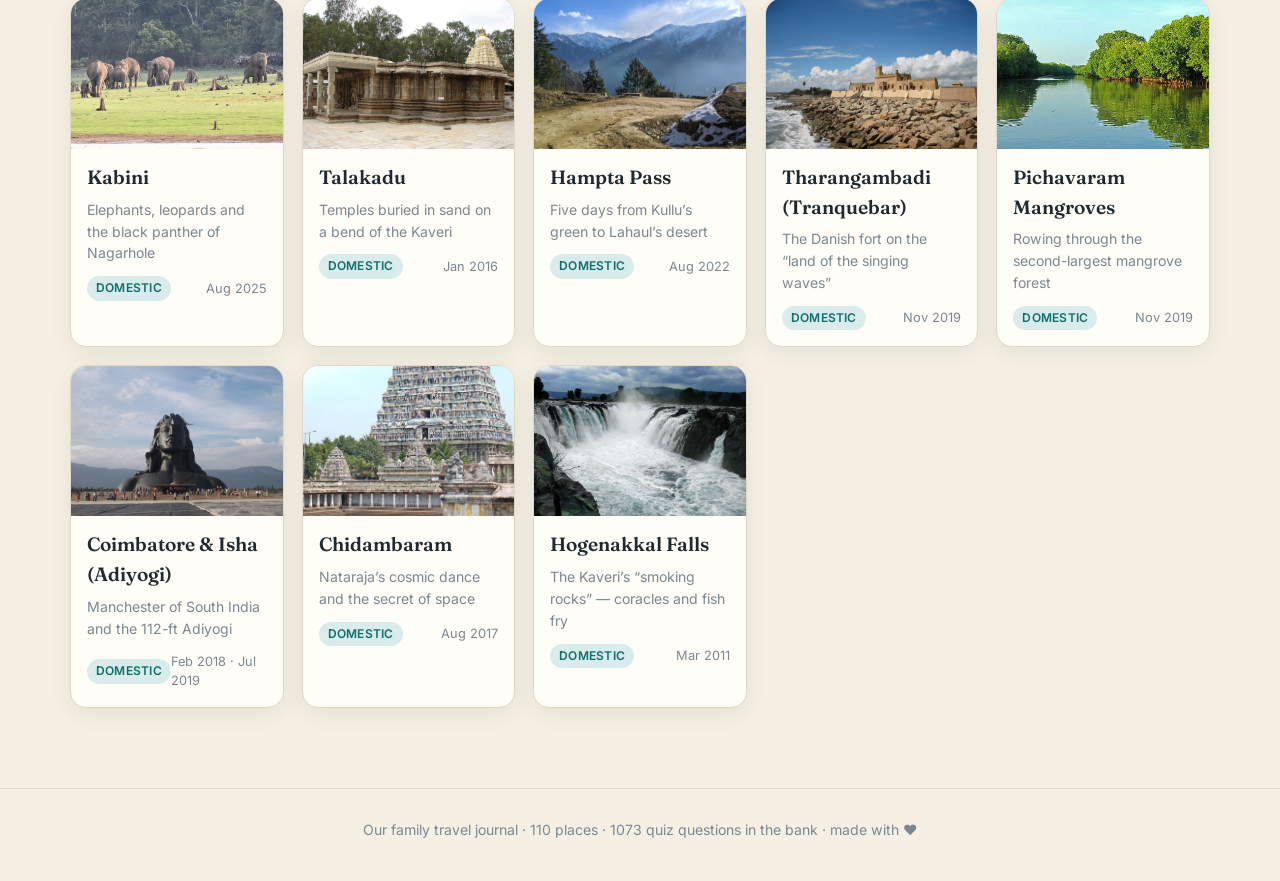
==== commit f0b792f2: "Trip-log corrections, Talakadu and Kabini pages, new home title Co-Authored-By: Claude Fable 5.1 <no" ====
--- a/index.html
+++ b/index.html
@@ -16,8 +16,8 @@
   <section class="hero">
     <div>
       <div class="eyebrow">Our family travel journal</div>
-      <h1>Every place we've been,<br>in one happy place.</h1>
-      <p class="lead">A mind map for each destination, our own photos and memories, two maps of everywhere we've stood, and a quiz to see who remembers best.</p>
+      <h1>Thirty years of wandering,<br>one page at a time.</h1>
+      <p class="lead">From a school tour in 1996 to the Alps — every place we've been gets its own mind map, our photos and stories, a pin on the map, and a place in the quiz that settles who remembers best.</p>
       <div class="actions">
         <a class="btn lg" href="destinations.html">Browse them</a>
         <a class="btn lg secondary" href="quiz.html">Quiz me</a>
